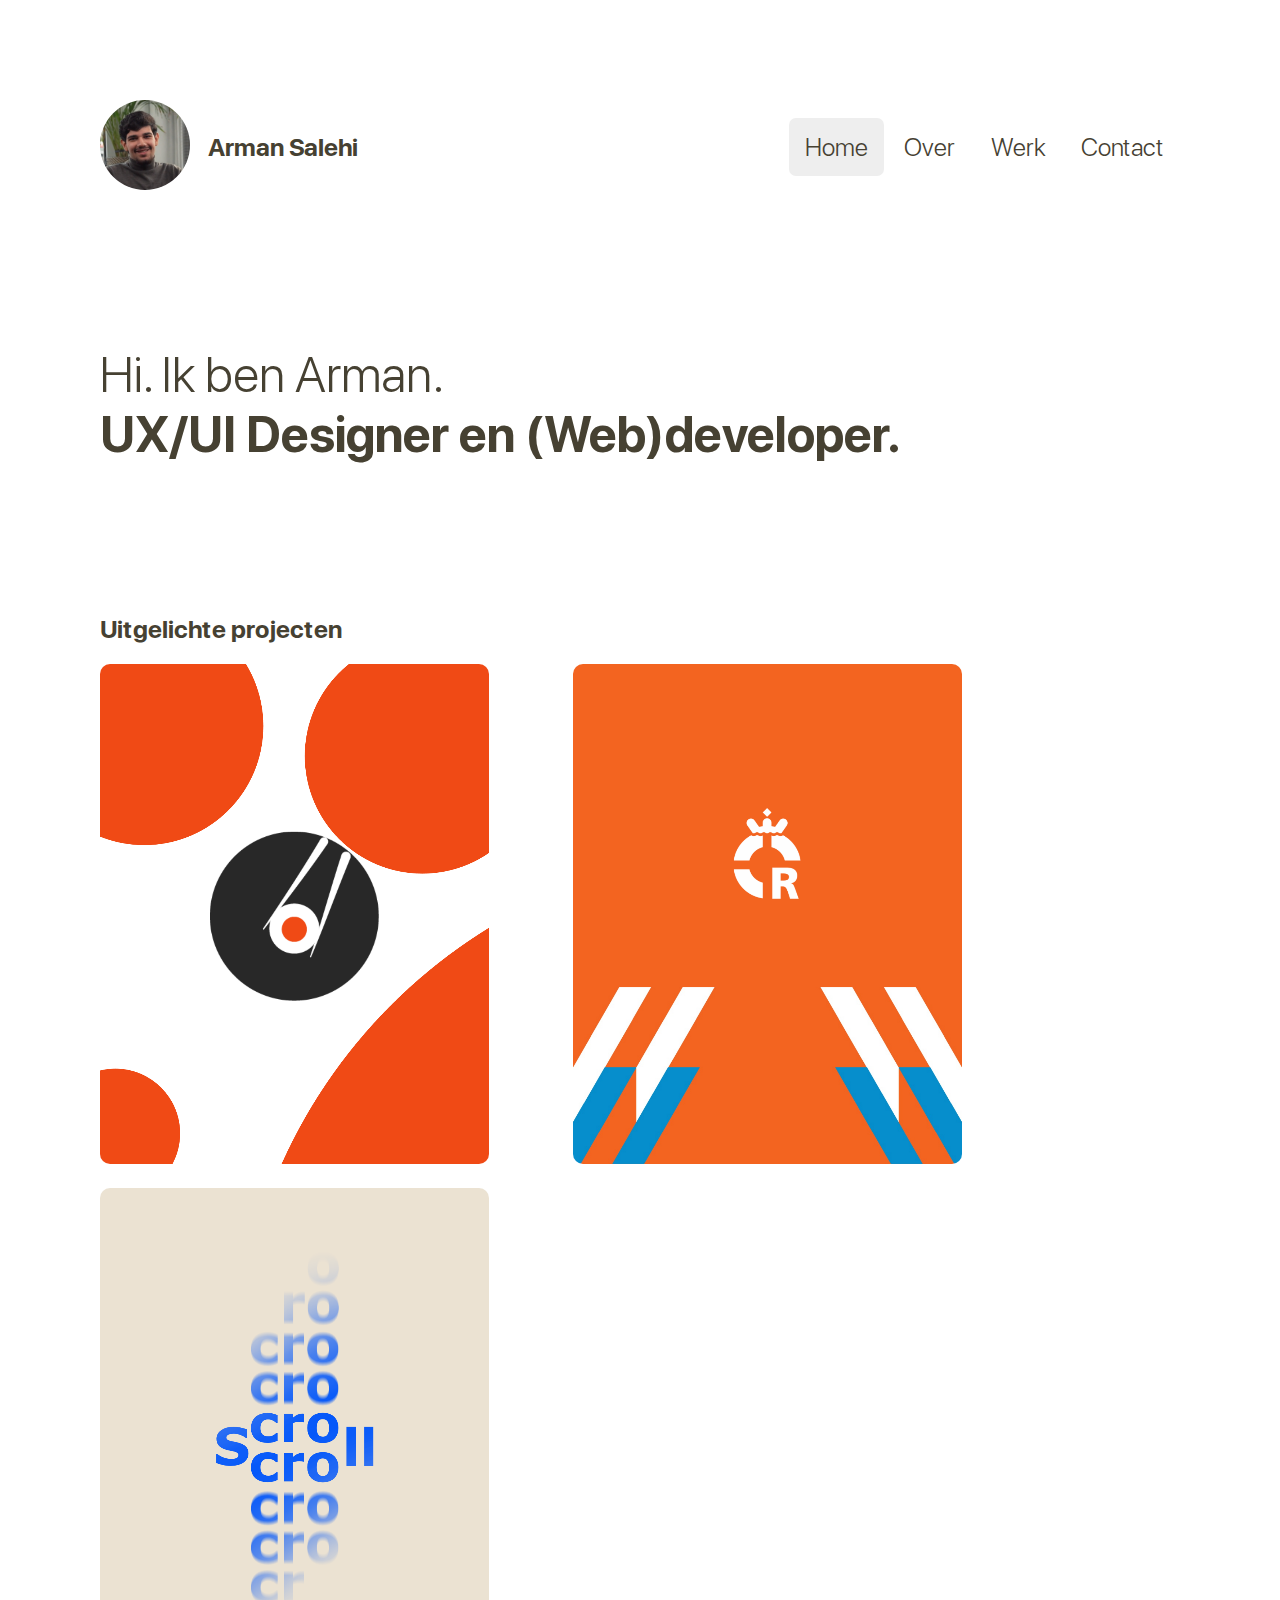
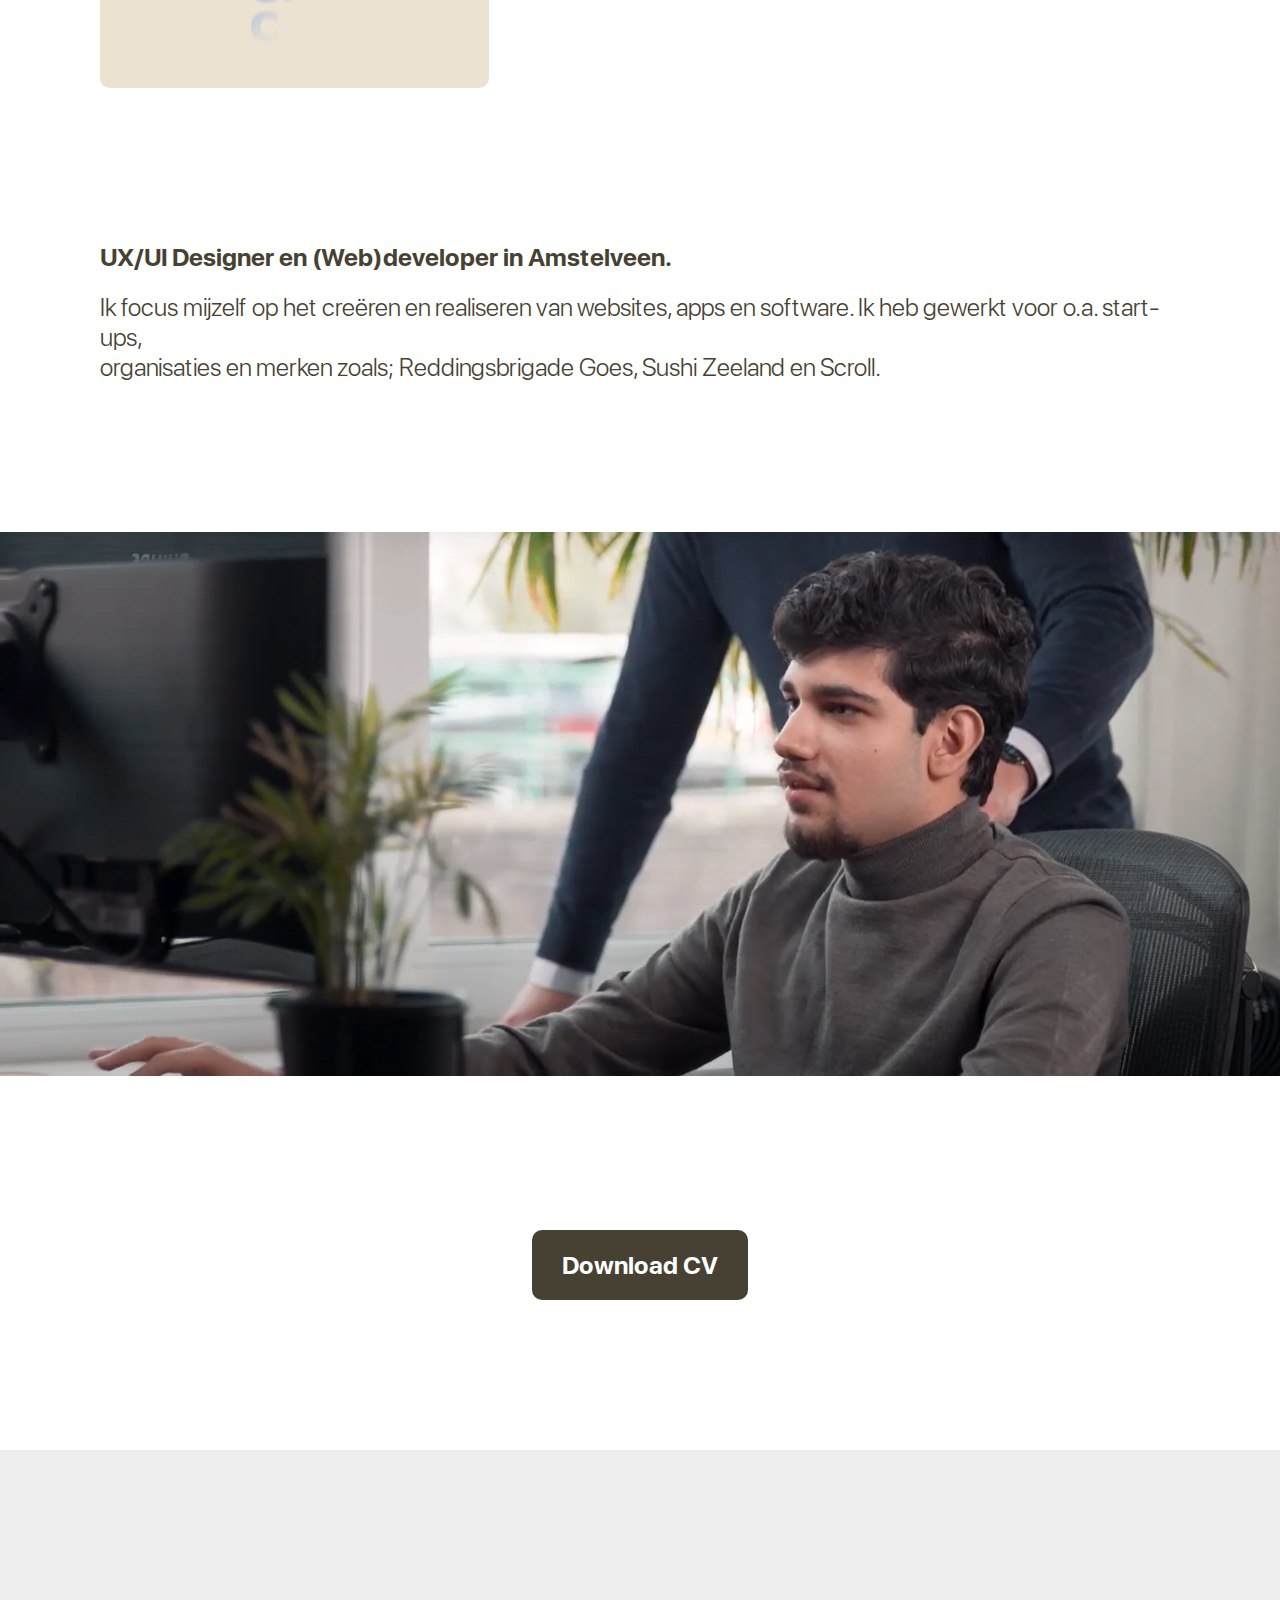
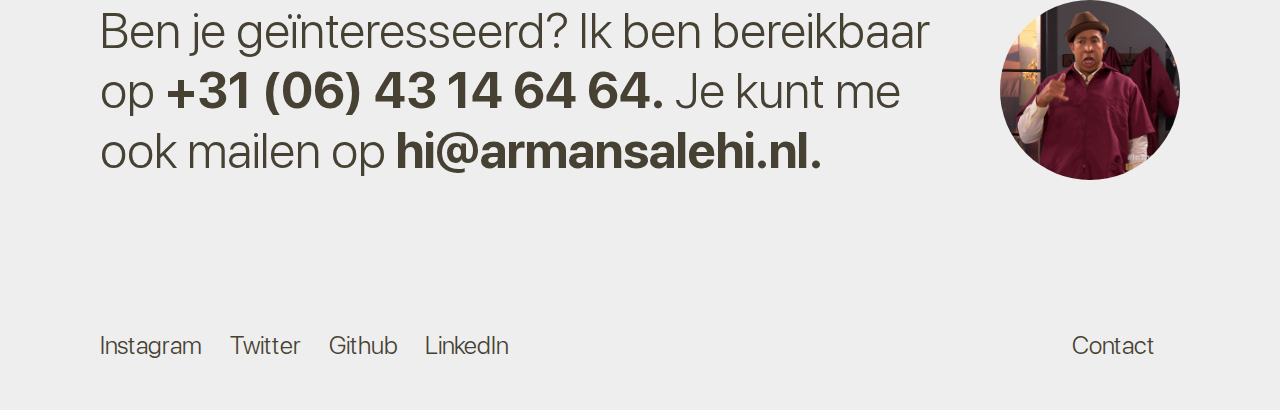
==== index.html @ df4690e6 "Bestanden toegevoegd" ====
<!DOCTYPE html>
<html>
  <head>
    <link rel="stylesheet" href="./style/style.css" />
    <title>Arman Salehi - Home</title>
    <link rel="shortcut icon" type="image/png" href="./img/favicon.png"/>
  </head>

  <body>
    <div class="parent">
      <div class="navbar">
        <div class="navbar-left">
          <div class="logotitle">
            <div id="logo"><img src="./img/logo.png" /></div>
            <div id="name">Arman Salehi</div>
          </div>
        </div>
        <div class="navbar-right">
          <a id="active" href="./index.html">Home</a>
          <a href="./pages/over.html">Over</a>
          <a href="./pages/Werk.html">Werk</a>
          <a href="./pages/Contact.html">Contact</a>
        </div>
      </div>
      <div class="header">
        <div id="titlel"><h1>Hi. Ik ben Arman.</h1></div>
        <div id="titleb"><h2>UX/UI Designer en (Web)developer.</h2></div>
      </div>
      <div class="projecten">
        <div id="pb">Uitgelichte projecten</div>
        <div class="projectenimg">
          <div id="image-1">
            <img src="./img/sushi.png" onclick="document.location.href='https://www.google.com'"/>
          </div>
          <div id="image-2">
            <img src="./img/rb.png" onclick="document.location.href='https://www.google.com'"/>
          </div>
          <div id="image-3">
            <img src="./img/sc.png" onclick="document.location.href='https://www.google.com'"/>
          </div>
        </div>
      </div>
      <div class="overhome">
        <div id="pb">UX/UI Designer en (Web)developer in Amstelveen.</div>
        <div id="pl">
          Ik focus mijzelf op het creëren en realiseren van websites, apps en
          software. Ik heb gewerkt voor o.a. start-ups,<br />
          organisaties en merken zoals; Reddingsbrigade Goes, Sushi Zeeland en
          Scroll.
        </div>
      </div>
      <div class="afbeelding1">
        <img src="./img/afbeelding1.png" />
      </div>
      <div class="downloader">
        <a href="https://cdn.discordapp.com/attachments/723973281983496206/787695741547053066/afbeelding2.png">Download CV</a>
      </div>
      <div class="footer">
        <p>
          <img
            src="img/callme.gif"
            style="float: right; border-radius: 100%; width: 180px"
          />
          Ben je geïnteresseerd? Ik ben bereikbaar <br />op
          <span style="font-family: SFb">+31 (06) 43 14 64 64.</span> Je kunt
          me<br />
          ook mailen op <span style="font-family: SFb">hi@armansalehi.nl.</span>
        </p>
        <div class="navmenu-left">
          <a href="https://instagram.com/armanxsalehi">Instagram</a>
          <a href="https://twitter.com/armanxsalehi">Twitter</a>
          <a href="https://github.com/arman-salehi">Github</a>
          <a href="https://www.linkedin.com/in/armanxsalehi/">LinkedIn</a>
          <div class="navmenu-right">
            <a href="./pages/Contact.html">Contact</a>
          </div>
        </div>
      </div>
      <div class="footer2">
        <p>
          Ben je geïnteresseerd? Ik ben bereikbaar op
          <span style="font-family: SFb">+31 (06) 43 14 64 64.</span> Je kunt
          me ook mailen op <span style="font-family: SFb">hi@armansalehi.nl.</span>
        </p>
        <div class="navmenu-left2">
          <a href="https://instagram.com/armanxsalehi">Instagram</a>
          <a href="https://twitter.com/armanxsalehi">Twitter</a>
          <a href="https://github.com/arman-salehi">Github</a>
          <a href="https://www.linkedin.com/in/armanxsalehi/">LinkedIn</a>
          <a href="./pages/Contact.html">Contact</a>
        </div>
      </div>
    </div>
  </body>
</html>
---- style/style.css ----
/*        */
/* GLOBAL */
/*        */

@media only screen and (min-width: 1536px) {
  body {
    /*background-color: lightblue !important;*/
    display: flex;
    justify-content: center;
    flex-direction: row;
  }

  .afbeelding1 img {
    max-width: 100% !important;
    width: 100vw !important;
  }

  .parent {
    max-width: 1536px;
  }
}

@media only screen and (max-width: 1152px) {
  .footer p img {
    display: none;
  }

  .footer {
    display: none;
  }

  .footer2 {
    display: inline-table !important;
  }
}

::-webkit-scrollbar {
  width: 10px;
}

::-webkit-scrollbar-track {
  background: #eeeeee;
}

::-webkit-scrollbar-thumb {
  background: #464132;
  border-radius: 10px;
}

::-webkit-scrollbar-thumb:hover {
  background: #312e23;
}

::selection {
  color: white;
  background-color: #464132;
}

* {
  text-decoration: none;
  list-style-type: none;
  margin: 0;
  color: #464132;
}

@font-face {
  font-family: SFb;
  src: url(../fonts/bold.ttf);
}

@font-face {
  font-family: SFr;
  src: url(../fonts/regular.ttf);
}

@font-face {
  font-family: SFl;
  src: url(../fonts/light.ttf);
}

h1 {
  font-family: SFl;
  font-size: 50px;
  font-weight: 1;
}

h2 {
  font-family: SFb;
  font-size: 50px;
  font-weight: 1;
}

#pl {
  font-family: SFl;
  font-size: 25px;
  font-weight: 1;
}

#pb {
  font-family: SFb;
  font-size: 25px;
  font-weight: 1;
}

/*        */
/* NAVBAR */
/*        */

.navbar {
  overflow: hidden;
  background-color: white;
  margin-left: 100px;
  margin-right: 100px;
  margin-top: 100px;
  justify-content: space-between;
  display: flex;
  align-items: center;
}

.navbar a {
  text-align: center;
  padding: 14px 16px;
  text-decoration: none;
  font-size: 25px;
  font-family: SFl;
}

.navbar a:hover {
  background-color: transparent;
}

.navbar a#active {
  background-color: #eeeeee;
  border-radius: 7px;
}

#logo {
  width: 1px;
  margin: 0px;
  padding-right: 100px;
}

#name {
  display: flex;
  justify-content: center;
  align-items: center;
  font-family: SFb;
  font-size: 25px;
  margin-left: 7px;
}

.logotitle {
  display: flex;
  justify-content: left;
}

/*        */
/* HEADER */
/*        */

.header {
  margin-left: 100px;
  margin-right: 100px;
  margin-top: 150px;
  margin-bottom: 150px;
}

/*           */
/* PROJECTEN */
/*           */

.projecten {
  margin-left: 100px;
  margin-right: 100px;
  margin-bottom: 150px;
}

#image-1,
#image-2 {
  display: inline;
  margin-right: 80px;
}

#image-3 {
  display: inline;
}

#image-1 img,
#image-2 img,
#image-3 img {
  border-radius: 10px;
  margin-top: 20px;
}

.projectenimg {
  content: "";
  clear: both;
  display: table;
}

/*          */
/* OVER MIJ */
/*          */

.overhome {
  margin-left: 100px;
  margin-right: 100px;
  margin-top: 150px;
  margin-bottom: 150px;
  content: "";
  clear: both;
  display: table;
}

.overhome #pb {
  margin-bottom: 20px;
}

/*              */
/* AFBEELDING 1 */
/*              */

.afbeelding1 {
  margin-bottom: 150px;
}

.afbeelding1 img {
  max-width: 100%;
  width: 100vw;
}

/*              */
/* AFBEELDING 2 */
/*              */

.afbeelding2 {
  margin-bottom: 150px;
}

.afbeelding2 img {
  max-width: 100%;
  width: 100vw;
}

/*            */
/* DOWNLOADER */
/*            */

.downloader {
  margin-bottom: 150px;
  display: flex;
  justify-content: center;
}

.downloader a {
  background-color: #464132;
  padding-top: 20px;
  padding-bottom: 20px;
  padding-left: 30px;
  padding-right: 30px;
  color: white;
  font-family: SFb;
  font-size: 25px;
  font-weight: 1;
  border-radius: 10px;
}

/*         */
/* OVERMIJ */
/*         */

.overmij {
  margin-left: 100px;
  margin-right: 100px;
  margin-bottom: 150px;
}

.overmij #pb {
  margin-bottom: 20px;
}

/*            */
/* MIJNSKILLS */
/*            */

.mijnskills {
  margin-left: 100px;
  margin-right: 100px;
  margin-bottom: 150px;
}

.mijnskills #pb {
  margin-bottom: 20px;
}

/*            */
/* OOKDRUKMET */
/*            */

.ookdrukmet {
  margin-left: 100px;
  margin-right: 100px;
  margin-bottom: 150px;
}

.ookdrukmet #pb {
  margin-bottom: 20px;
}

/*          */
/* WORKFLOW */
/*          */

.mijnworkflow {
  margin-left: 100px;
  margin-right: 100px;
  margin-bottom: 150px;
}

.mijnworkflow #pl {
  margin-bottom: 50px;
}

.mijnworkflow #pb {
  margin-bottom: 20px;
}

/*       */
/* TABLE */
/*       */

th,
td {
  padding-right: 100px;
  text-align: left;
}

/*        */
/* FOOTER */
/*        */

.footer {
  background-color: #eeeeee;
}

.footer p {
  margin-left: 100px;
  margin-right: 100px;
  font-size: 50px;
  padding-top: 150px;
  padding-bottom: 150px;
  font-family: SFl;
}

.navmenu-left {
  margin-left: 100px;
  font-family: SFl;
  padding-bottom: 50px;
}

.navmenu-left a {
  padding-right: 25px;
  font-size: 25px;
}

.navmenu-right {
  display: flex;
  float: right;
  margin-right: 100px;
  padding-right: 0;
}

.footer2 {
  background-color: #eeeeee;
  display: none;
}

.footer2 p {
  margin-left: 100px;
  margin-right: 100px;
  font-size: 50px;
  padding-top: 150px;
  padding-bottom: 150px;
  font-family: SFl;
  text-align: center;
}

.navmenu-left2 {
  margin-left: 100px;
  font-family: SFl;
  padding-bottom: 50px;
  justify-content: center;
  display: flex;
}

.navmenu-left2 a {
  padding-right: 25px;
  font-size: 25px;
}

/*              */
/* CONTACT FORM */
/*              */


.grid-container2 {
  display: grid;
  grid-gap: 65px 0;
  grid-template-columns: 1fr;
  grid-template-rows: 70px 70px 70px;
  margin: 0 auto;
  max-width: 1000px;
  width: 100vw;
  margin-bottom: 565px;
  margin-top: 20px;
  margin-right: 2000px;
}

.bovenform {
  display: grid;
  grid-gap: 0 45px;
  grid-template-columns: 400px auto;
}

.onderform {
  display: grid;
  grid-gap: 0 30px;
  grid-template-columns: auto;
}

.onderform2 {
  display: grid;
  grid-gap: 0 20px;
  grid-template-columns: auto;
  grid-template-rows: 450px;
}

.contact-input {
  width: 100%;
  height: 100%;
  border-radius: 5px;
  border: 2px solid transparent;
  background-color: #EEEEEE;
  resize: none;
  margin-top: 10px;
}

.contact-input:focus{
  border: 2px solid #464132;
  border-radius: 5px;
  outline: none;
  transition: 0.15s;
}

label {
  margin-bottom: 10px;
}


/*              */
/* TEST / EXTRA */
/*              */

.bezoeker {
  font-family: sfb;
  color: white;
}

.grid-container {
  display: grid;
  grid-gap: 20px 0;
  grid-template-columns: 1fr;
  grid-template-rows: 350px 350px;
  margin: 0 auto;
  float: left;
  margin-bottom: 150px;
  width: 100%;
  
}

.bovengrid {
  display: grid;
  grid-gap: 0 20px;
  grid-template-columns: 1000px auto;
}

.afb1{
  background-image: url('../img/ab4.png');
}

.afb2{
  background-image: url('../img/ab4.png');
}

.afb3{
  background-image: url('../img/ab4.png');
}

.afb4{
  background-image: url('../img/ab4.png');
}

.ondergrid {
  display: grid;
  grid-gap: 0 20px;
  grid-template-columns: auto auto;
}
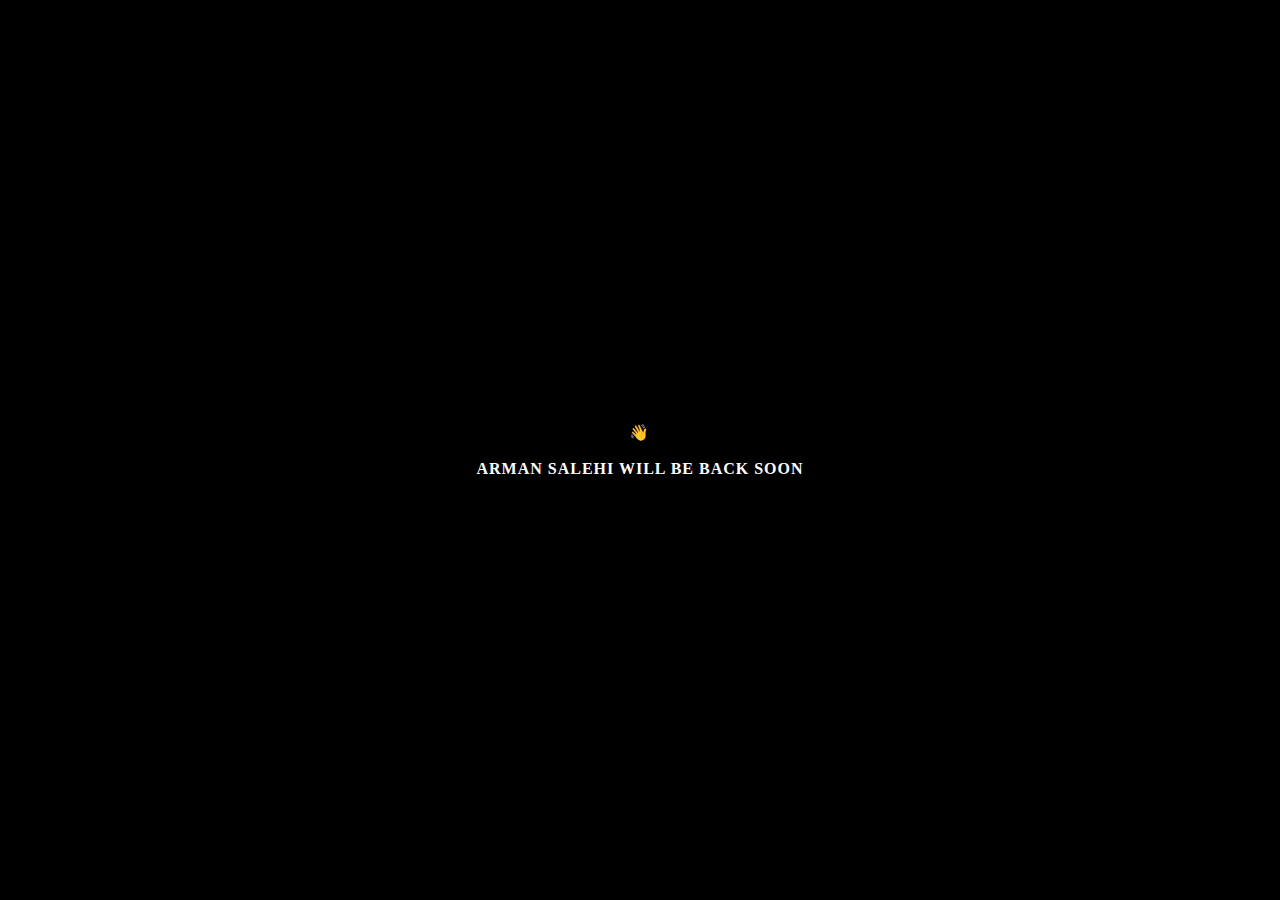
==== commit 249b4848: "update" ====
--- a/index.html
+++ b/index.html
@@ -1,95 +1,31 @@
-<!DOCTYPE html>
-<html>
-  <head>
-    <link rel="stylesheet" href="./style/style.css" />
-    <title>Arman Salehi - Home</title>
-    <link rel="shortcut icon" type="image/png" href="./img/favicon.png"/>
-  </head>
+<html lang="en">
+<head>
+  <meta charset="UTF-8">
+  <meta name="viewport" content="width=device-width, initial-scale=1.0">
+  <title>WORK IN PROGRESS</title>
+</head>
+<body>
+  <h1>👋<br><br>ARMAN SALEHI WILL BE BACK SOON</h1>
+</body>
 
-  <body>
-    <div class="parent">
-      <div class="navbar">
-        <div class="navbar-left">
-          <div class="logotitle">
-            <div id="logo"><img src="./img/logo.png" /></div>
-            <div id="name">Arman Salehi</div>
-          </div>
-        </div>
-        <div class="navbar-right">
-          <a id="active" href="./index.html">Home</a>
-          <a href="./pages/over.html">Over</a>
-          <a href="./pages/Werk.html">Werk</a>
-          <a href="./pages/Contact.html">Contact</a>
-        </div>
-      </div>
-      <div class="header">
-        <div id="titlel"><h1>Hi. Ik ben Arman.</h1></div>
-        <div id="titleb"><h2>UX/UI Designer en (Web)developer.</h2></div>
-      </div>
-      <div class="projecten">
-        <div id="pb">Uitgelichte projecten</div>
-        <div class="projectenimg">
-          <div id="image-1">
-            <img src="./img/sushi.png" onclick="document.location.href='https://www.google.com'"/>
-          </div>
-          <div id="image-2">
-            <img src="./img/rb.png" onclick="document.location.href='https://www.google.com'"/>
-          </div>
-          <div id="image-3">
-            <img src="./img/sc.png" onclick="document.location.href='https://www.google.com'"/>
-          </div>
-        </div>
-      </div>
-      <div class="overhome">
-        <div id="pb">UX/UI Designer en (Web)developer in Amstelveen.</div>
-        <div id="pl">
-          Ik focus mijzelf op het creëren en realiseren van websites, apps en
-          software. Ik heb gewerkt voor o.a. start-ups,<br />
-          organisaties en merken zoals; Reddingsbrigade Goes, Sushi Zeeland en
-          Scroll.
-        </div>
-      </div>
-      <div class="afbeelding1">
-        <img src="./img/afbeelding1.png" />
-      </div>
-      <div class="downloader">
-        <a href="https://cdn.discordapp.com/attachments/723973281983496206/787695741547053066/afbeelding2.png">Download CV</a>
-      </div>
-      <div class="footer">
-        <p>
-          <img
-            src="img/callme.gif"
-            style="float: right; border-radius: 100%; width: 180px"
-          />
-          Ben je geïnteresseerd? Ik ben bereikbaar <br />op
-          <span style="font-family: SFb">+31 (06) 43 14 64 64.</span> Je kunt
-          me<br />
-          ook mailen op <span style="font-family: SFb">hi@armansalehi.nl.</span>
-        </p>
-        <div class="navmenu-left">
-          <a href="https://instagram.com/armanxsalehi">Instagram</a>
-          <a href="https://twitter.com/armanxsalehi">Twitter</a>
-          <a href="https://github.com/arman-salehi">Github</a>
-          <a href="https://www.linkedin.com/in/armanxsalehi/">LinkedIn</a>
-          <div class="navmenu-right">
-            <a href="./pages/Contact.html">Contact</a>
-          </div>
-        </div>
-      </div>
-      <div class="footer2">
-        <p>
-          Ben je geïnteresseerd? Ik ben bereikbaar op
-          <span style="font-family: SFb">+31 (06) 43 14 64 64.</span> Je kunt
-          me ook mailen op <span style="font-family: SFb">hi@armansalehi.nl.</span>
-        </p>
-        <div class="navmenu-left2">
-          <a href="https://instagram.com/armanxsalehi">Instagram</a>
-          <a href="https://twitter.com/armanxsalehi">Twitter</a>
-          <a href="https://github.com/arman-salehi">Github</a>
-          <a href="https://www.linkedin.com/in/armanxsalehi/">LinkedIn</a>
-          <a href="./pages/Contact.html">Contact</a>
-        </div>
-      </div>
-    </div>
-  </body>
-</html>
+<style>
+  body {
+    background-color: black;
+    color: white;
+    font-family: monument;
+    font-size: 8px;
+    align-items: center;
+    display: flex;
+    justify-content: center;
+    letter-spacing: 1px;
+    text-align: center;
+  }
+
+@font-face {
+    font-family: monument;
+    src: url("../arman-salehi.github.io-1/fonts/monument.otf") format("opentype");
+}
+
+</style>
+
+</html>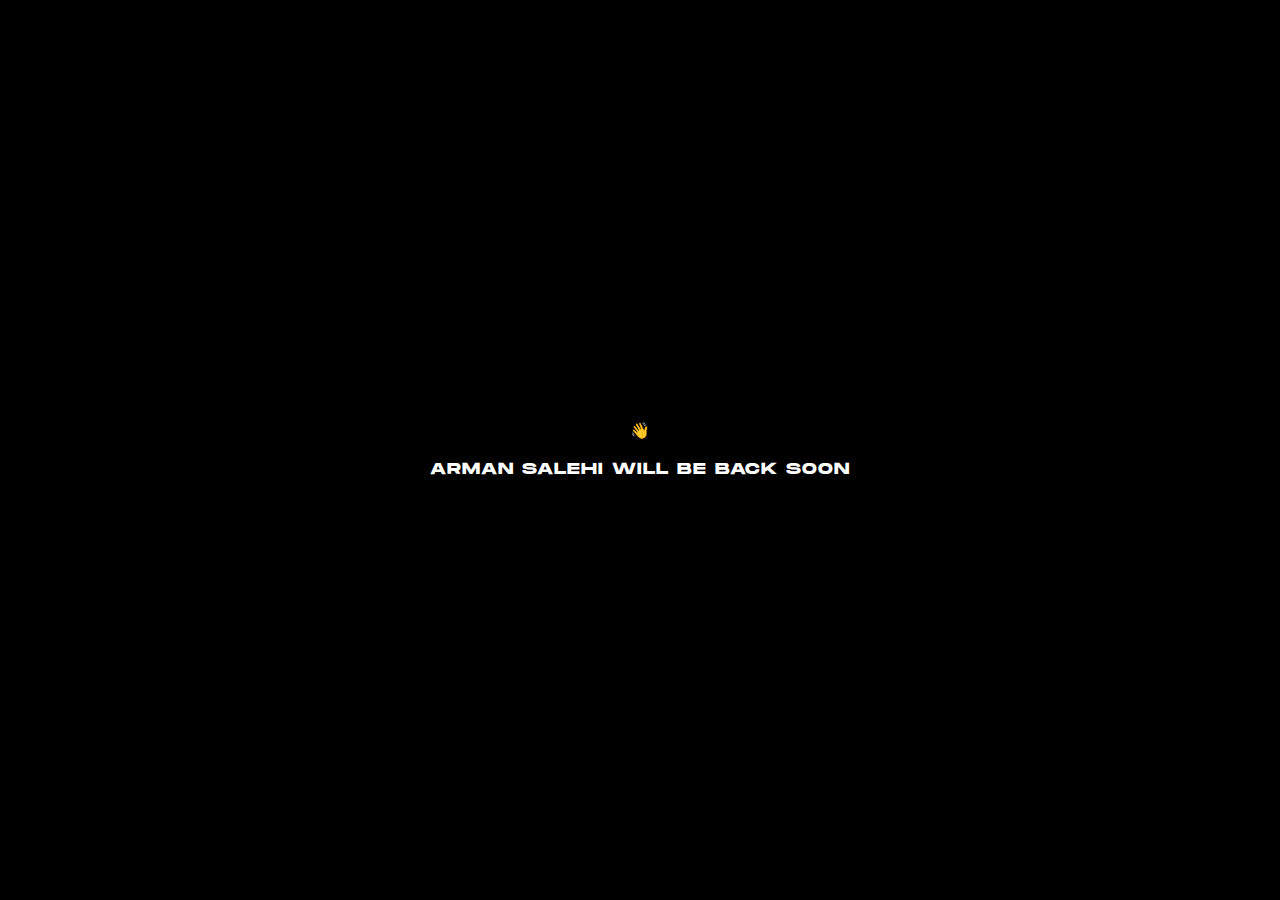
==== commit 7d28cfb2: "update" ====
--- a/index.html
+++ b/index.html
@@ -23,7 +23,7 @@
 
 @font-face {
     font-family: monument;
-    src: url("../arman-salehi.github.io-1/fonts/monument.otf") format("opentype");
+    src: url("../fonts/monument.otf") format("opentype");
 }
 
 </style>
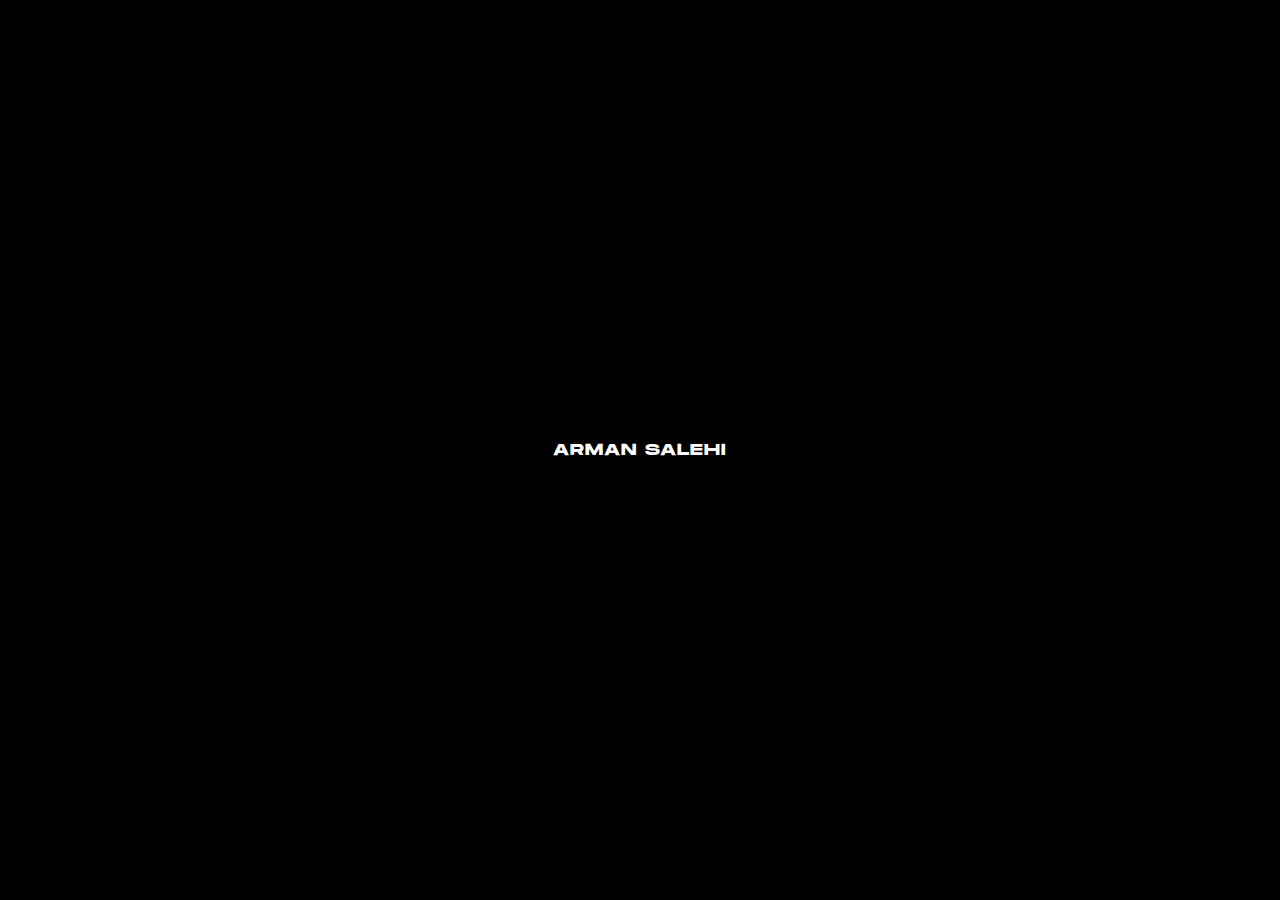
==== commit faef7b18: "test" ====
--- a/index.html
+++ b/index.html
@@ -5,7 +5,7 @@
   <title>WORK IN PROGRESS</title>
 </head>
 <body>
-  <h1>👋<br><br>ARMAN SALEHI WILL BE BACK SOON</h1>
+  <h1>ARMAN SALEHI</h1>
 </body>
 
 <style>
